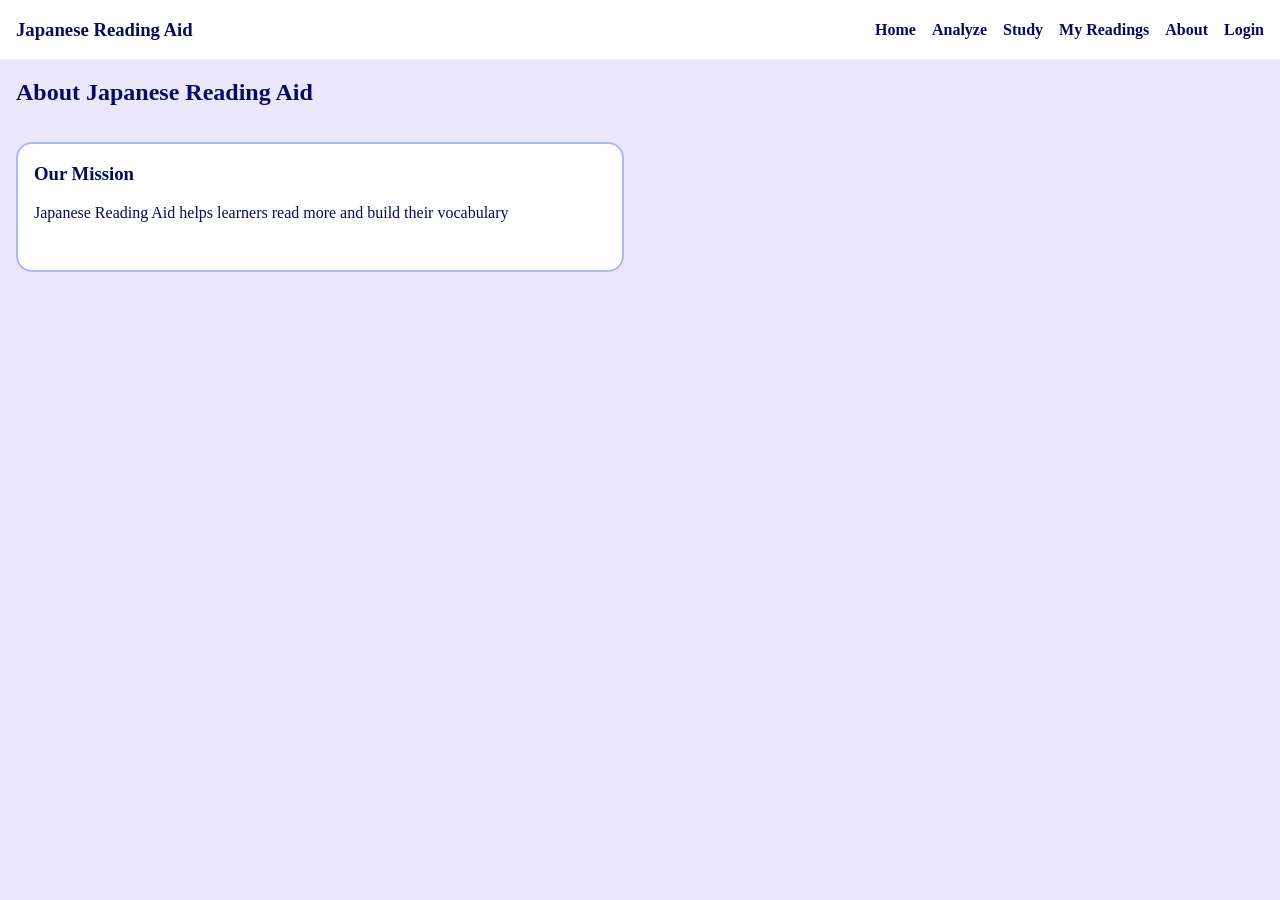
==== about.html @ 80543075 "Add mission card to about.html" ====
<!DOCTYPE html>
<html lang="en">
<head>
    <meta charset="UTF-8">
    <meta name="viewport" content="width=device-width, initial-scale=1.0">
    <title>About</title>
    <link rel="stylesheet" href="./css/about.css">
</head>
<body>
    <nav>
        <h3>Japanese Reading Aid</h3>
        <ul class="links">
            <li>Home</li>
            <li>Analyze</li>
            <li>Study</li>
            <li>My Readings</li>
            <li>About</li>
            <li>Login</li>
        </ul>
    </nav>
    <main>
        <h2 id="header">About Japanese Reading Aid</h2>
        <div class="grid-container">
            <div class="card">
                <h3>Our Mission</h3>
                <p>
                    Japanese Reading Aid helps learners read more and build
                    their vocabulary
                </p>
            </div>

    </main>
</body>
</html>
---- css/about.css ----
body {
    background-color: #EAE7FA;
    margin: 0;
}

nav {
    display: flex;
    align-items: center;
    justify-content: space-between;
    background-color: #FFFFFF;
    padding: 0 16px;
    color: #08095F;
    font-family: "Arial Rounded MT Bold";
    font-weight: bold;
}

.links {
    display: flex;
    list-style: none;
    gap: 16px;
    padding: 0;
}

main {
    margin: 0 16px;
}

#header {
    color: #08095F;
    font-family: "Arial Rounded MT Bold";
    font-weight: bold;
    margin-bottom: 36px;
}

.grid-container {
    display: grid;
    grid-template-columns: 1fr 1fr;
    grid-template-rows: 1fr 1fr;
    min-width: 100%;
    gap: 32px;
}

.card {
    border: solid 2px #ACB7F6;
    background-color: #FFFFFF;
    padding: 0 8px;
    color: #08095F;
    font-family: "Arial Rounded MT Bold";
    padding: 0 16px 32px;
    border-radius: 16px;
}
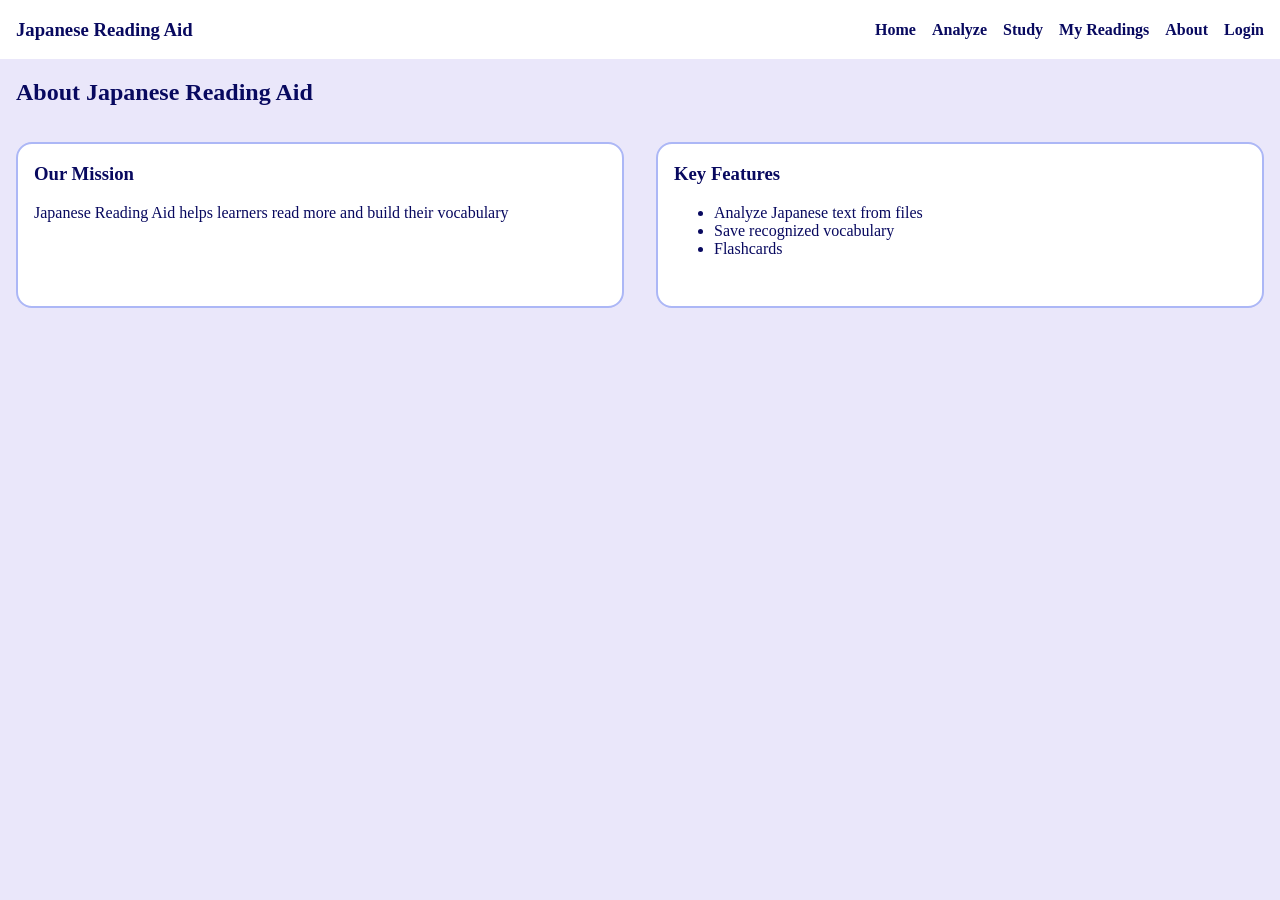
==== commit 4a844c47: "Add key features card to about.html" ====
--- a/about.html
+++ b/about.html
@@ -28,7 +28,15 @@
                     their vocabulary
                 </p>
             </div>
-
+            <div class="card">
+                <h3>Key Features</h3>
+                <ul>
+                    <li>Analyze Japanese text from files</li>
+                    <li>Save recognized vocabulary</li>
+                    <li>Flashcards</li>
+                </ul>
+            </div>
+            
     </main>
 </body>
 </html>
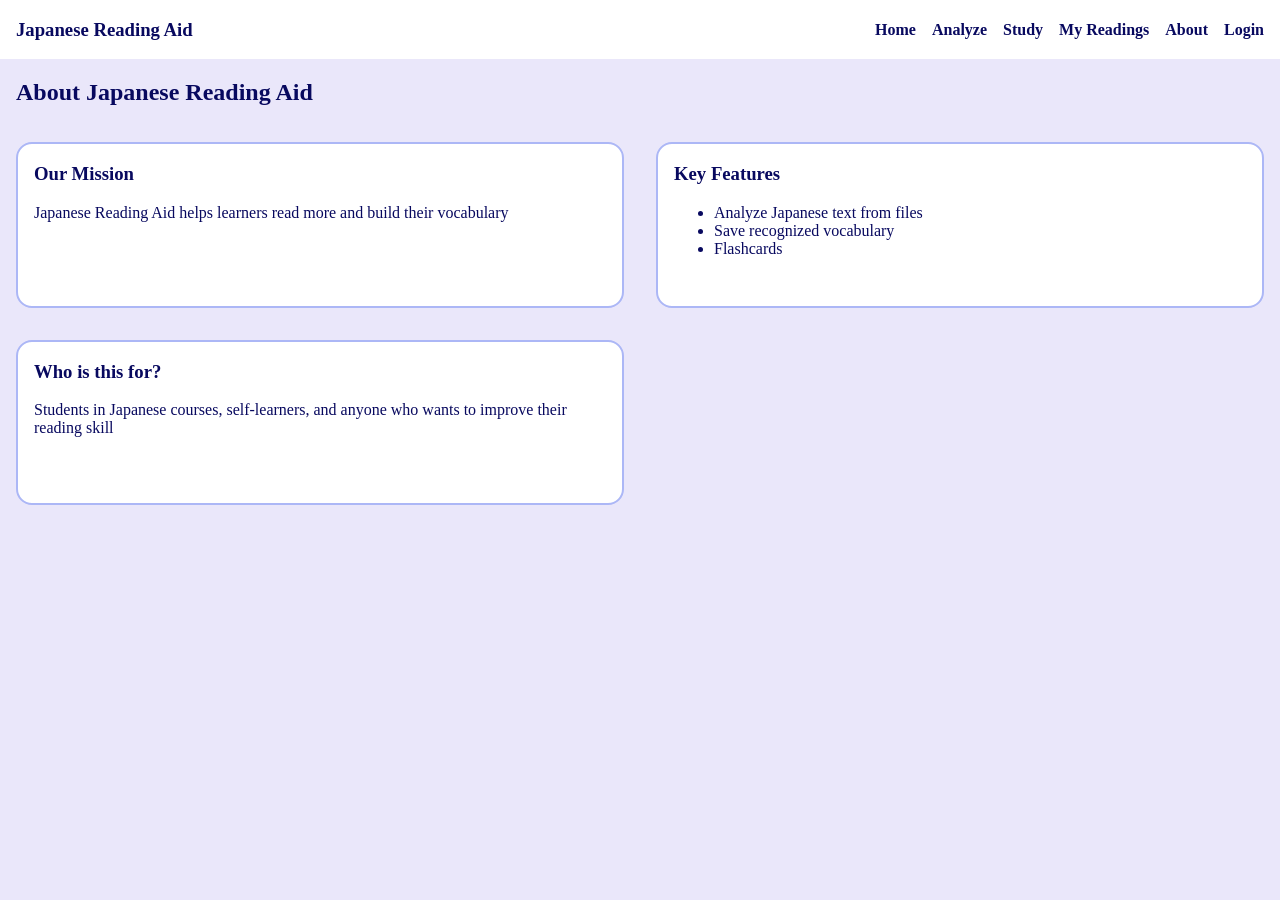
==== commit 0026aced: "Add "who is this for" card to about.html" ====
--- a/about.html
+++ b/about.html
@@ -36,7 +36,15 @@
                     <li>Flashcards</li>
                 </ul>
             </div>
+            <div class="card">
+                <h3>Who is this for?</h3>
+                <p>
+                    Students in Japanese courses, self-learners, and anyone
+                    who wants to improve their reading skill
+                </p>
+            </div>
             
+        </div>
     </main>
 </body>
 </html>
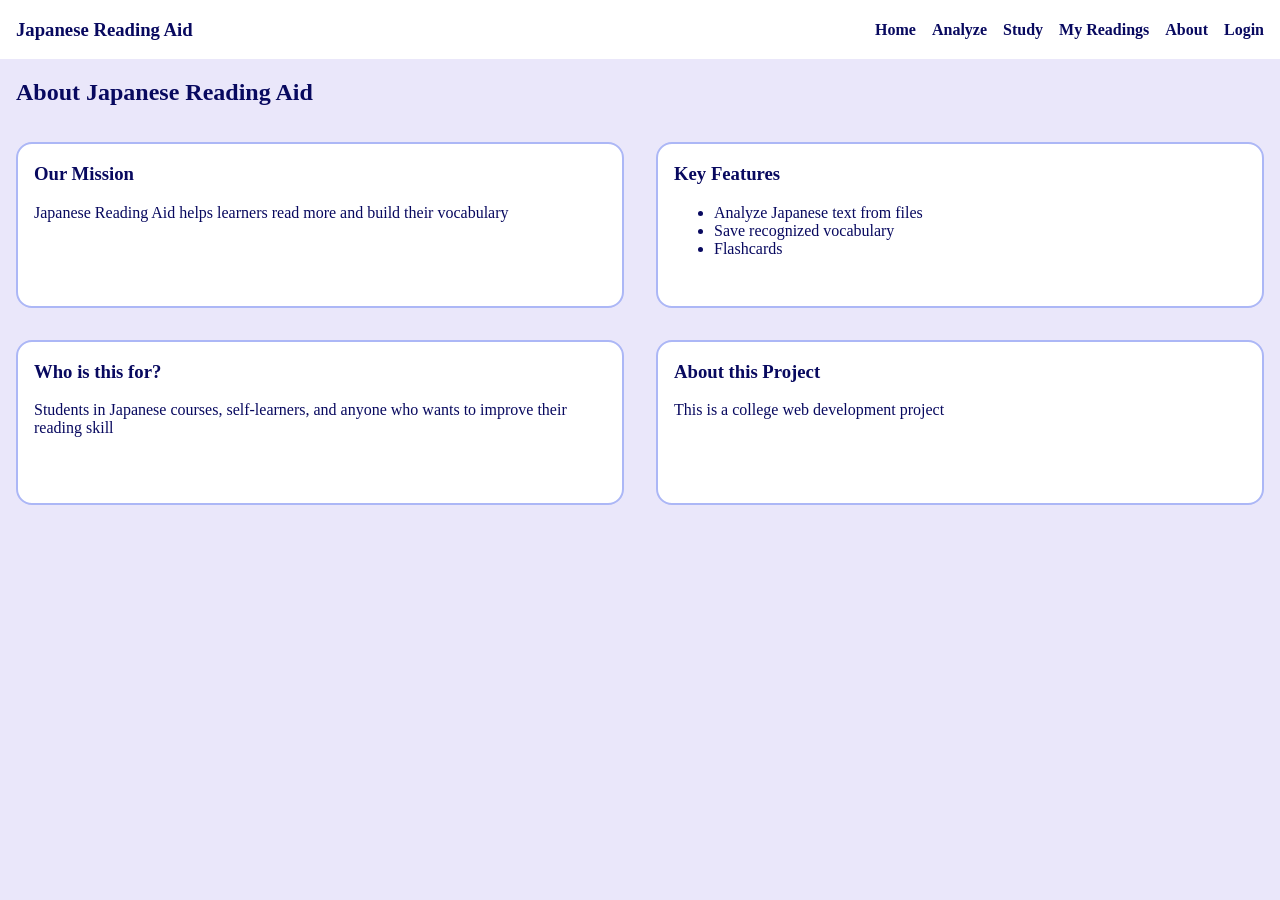
==== commit 00b00c0d: "Add about project card to about.html" ====
--- a/about.html
+++ b/about.html
@@ -43,7 +43,12 @@
                     who wants to improve their reading skill
                 </p>
             </div>
-            
+            <div class="card">
+                <h3>About this Project</h3>
+                <p>
+                    This is a college web development project
+                </p>
+            </div>
         </div>
     </main>
 </body>
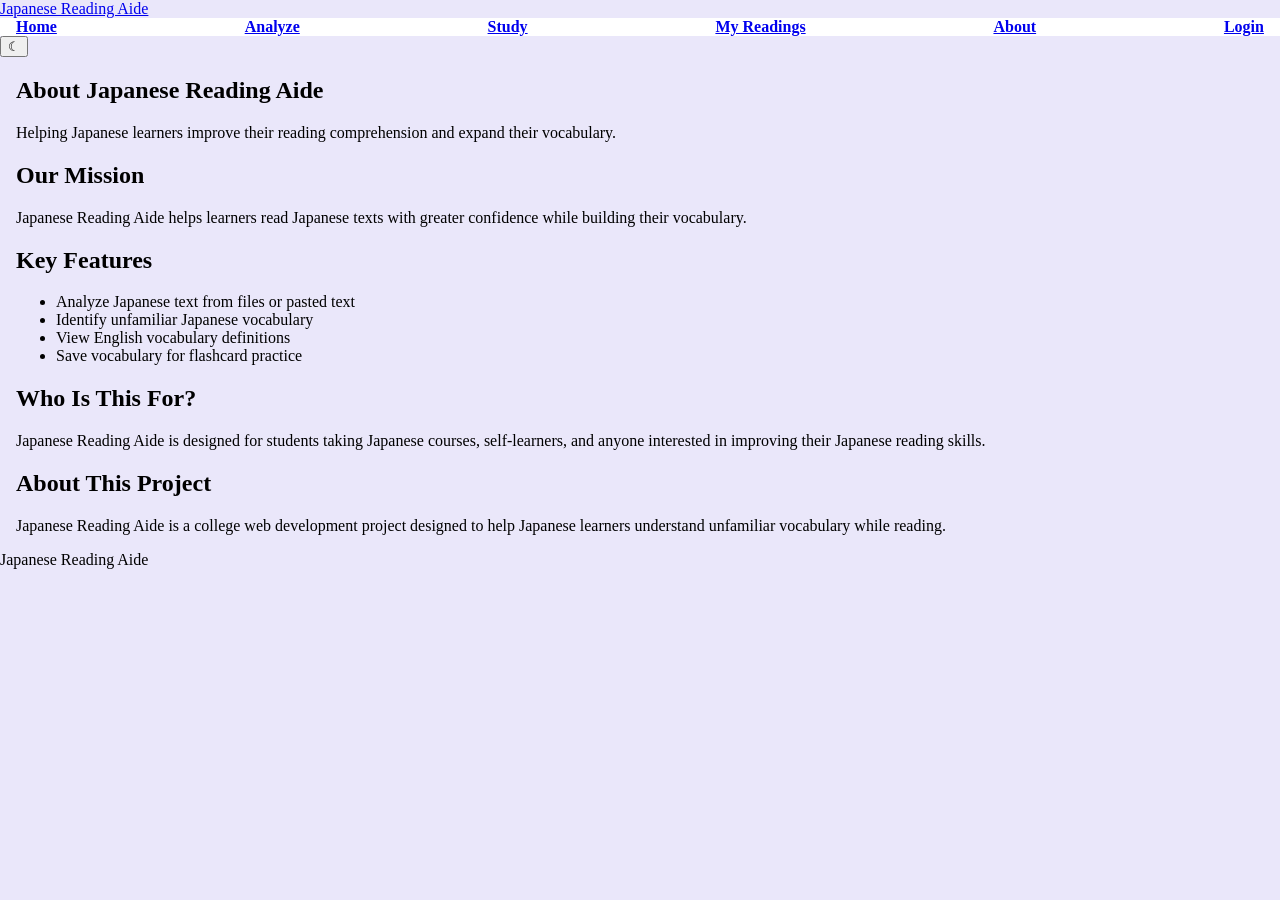
==== commit dc4a991c: "Revise About page layout and content Updated the title and added a navigation bar with links. Enhanc" ====
--- a/about.html
+++ b/about.html
@@ -3,53 +3,118 @@
 <head>
     <meta charset="UTF-8">
     <meta name="viewport" content="width=device-width, initial-scale=1.0">
-    <title>About</title>
+    <title>About | Japanese Reading Aide</title>
+
+    <!--Styling Fonts + CSS-->
     <link rel="stylesheet" href="./css/about.css">
+    <link rel="preconnect" href="https://fonts.googleapis.com">
+    <link rel="preconnect" href="https://fonts.gstatic.com" crossorigin>
+    <link href="https://fonts.googleapis.com/css2?family=Nunito:wght@400;600;700;800&display=swap" rel="stylesheet">
 </head>
 <body>
-    <nav>
-        <h3>Japanese Reading Aid</h3>
-        <ul class="links">
-            <li>Home</li>
-            <li>Analyze</li>
-            <li>Study</li>
-            <li>My Readings</li>
-            <li>About</li>
-            <li>Login</li>
-        </ul>
-    </nav>
-    <main>
-        <h2 id="header">About Japanese Reading Aid</h2>
-        <div class="grid-container">
-            <div class="card">
-                <h3>Our Mission</h3>
+    <!--Navigation Bar-->
+     <header class="site-header">
+        <div class="container nav-bar">
+
+            <a href="index.html" class="brand">
+                Japanese Reading Aide
+            </a>
+            <nav aria-label="Main navigation">
+                <a href="index.html">Home</a>
+                <a href="analyze.html">Analyze</a>
+                <a href="flashcards.html">Study</a>
+                <a href="readings.html">My Readings</a>
+                <a href="about.html" class="active" aria-current="page">About</a>
+                <a href="login.html">Login</a>
+            </nav>
+            <!-- Dark Mode Button -->
+            <button
+                class="theme-toggle"
+                id="theme-toggle"
+                type="button"
+                aria-label="Toggle dark mode">
+                <span class="theme-icon">☾</span>
+            </button>
+        </div>
+    </header>
+
+    <!--Main Content-->
+    <main class="about-main">
+        <div class="container">
+            <!--Page Heading-->
+              <section class="about-heading">
+                <h1>About Japanese Reading Aide</h1>
                 <p>
-                    Japanese Reading Aid helps learners read more and build
-                    their vocabulary
+                    Helping Japanese learners improve their reading
+                    comprehension and expand their vocabulary.
                 </p>
-            </div>
-            <div class="card">
-                <h3>Key Features</h3>
-                <ul>
-                    <li>Analyze Japanese text from files</li>
-                    <li>Save recognized vocabulary</li>
-                    <li>Flashcards</li>
-                </ul>
-            </div>
-            <div class="card">
-                <h3>Who is this for?</h3>
-                <p>
-                    Students in Japanese courses, self-learners, and anyone
-                    who wants to improve their reading skill
-                </p>
-            </div>
-            <div class="card">
-                <h3>About this Project</h3>
-                <p>
-                    This is a college web development project
-                </p>
-            </div>
+            </section>
+            
+        <!-- About Cards-->
+        <section class="about-grid">
+            <!--Mission-->
+          <article class="about-card">
+
+                    <h2>Our Mission</h2>
+
+                    <p>
+                        Japanese Reading Aide helps learners read
+                        Japanese texts with greater confidence while
+                        building their vocabulary.
+                    </p>
+
+             </article>
+
+            <!--Features-->
+               <article class="about-card">
+
+                    <h2>Key Features</h2>
+
+                    <ul>
+                        <li>Analyze Japanese text from files or pasted text</li>
+                        <li>Identify unfamiliar Japanese vocabulary</li>
+                        <li>View English vocabulary definitions</li>
+                        <li>Save vocabulary for flashcard practice</li>
+                    </ul>
+
+                </article>
+
+            <!--Who is this For?-->
+             <article class="about-card">
+
+                    <h2>Who Is This For?</h2>
+
+                    <p>
+                        Japanese Reading Aide is designed for students
+                        taking Japanese courses, self-learners, and
+                        anyone interested in improving their Japanese
+                        reading skills.
+                    </p>
+
+                </article>
+        <!--About this project-->
+            <article class="about-card">
+
+                    <h2>About This Project</h2>
+
+                    <p>
+                        Japanese Reading Aide is a college web
+                        development project designed to help
+                        Japanese learners understand unfamiliar
+                        vocabulary while reading.
+                    </p>
+
+                </article>
+            </section>
         </div>
     </main>
+
+    <!--Footer-->
+    <footer>
+        <p>Japanese Reading Aide</p>
+    </footer>
+    
+    <!--Script for dark mode-->
+    <script src="./js/theme.js"></script>
 </body>
-</html>+</html>
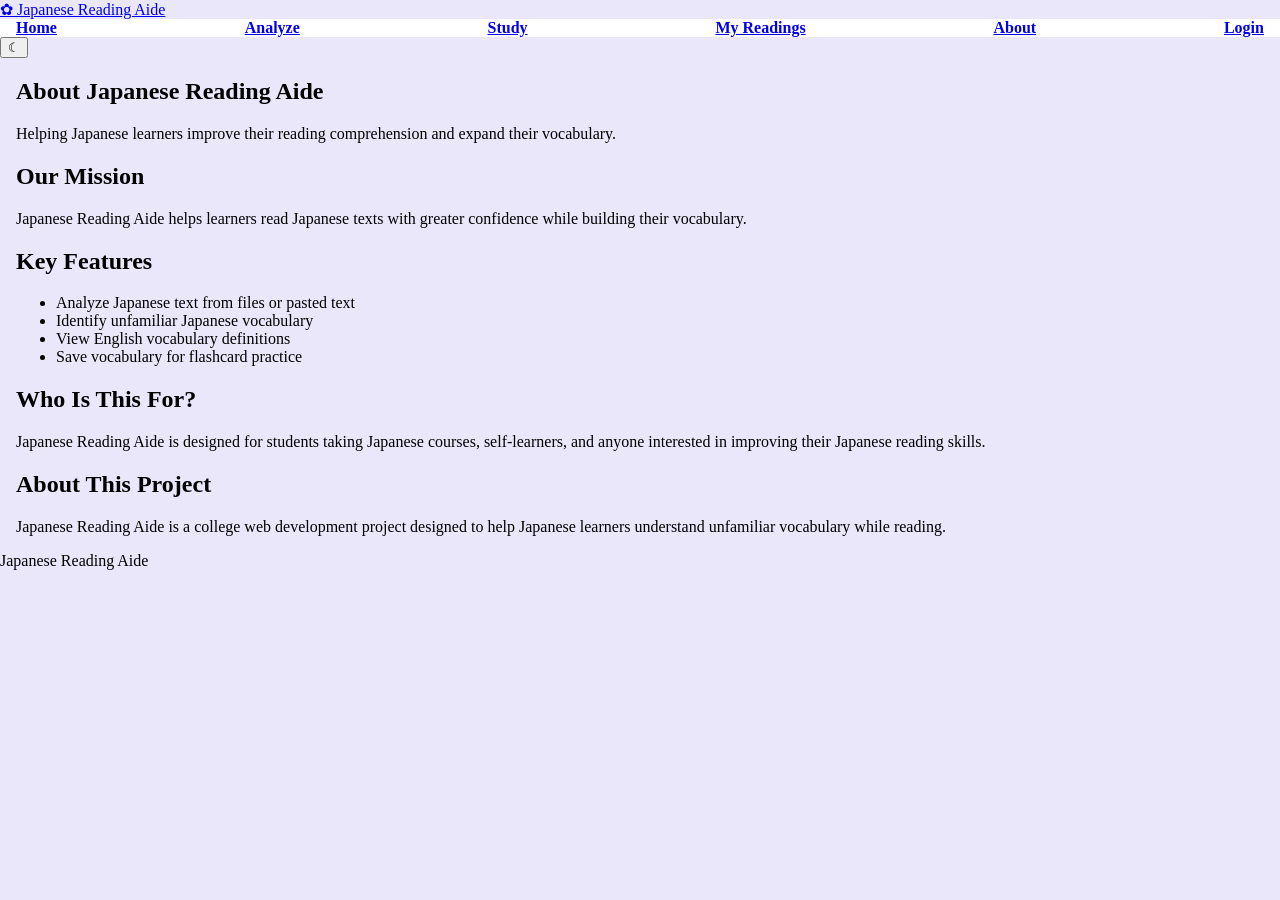
==== commit 846ae6f5: "Update brand name with a decorative symbol" ====
--- a/about.html
+++ b/about.html
@@ -17,7 +17,7 @@
         <div class="container nav-bar">
 
             <a href="index.html" class="brand">
-                Japanese Reading Aide
+                ✿ Japanese Reading Aide
             </a>
             <nav aria-label="Main navigation">
                 <a href="index.html">Home</a>
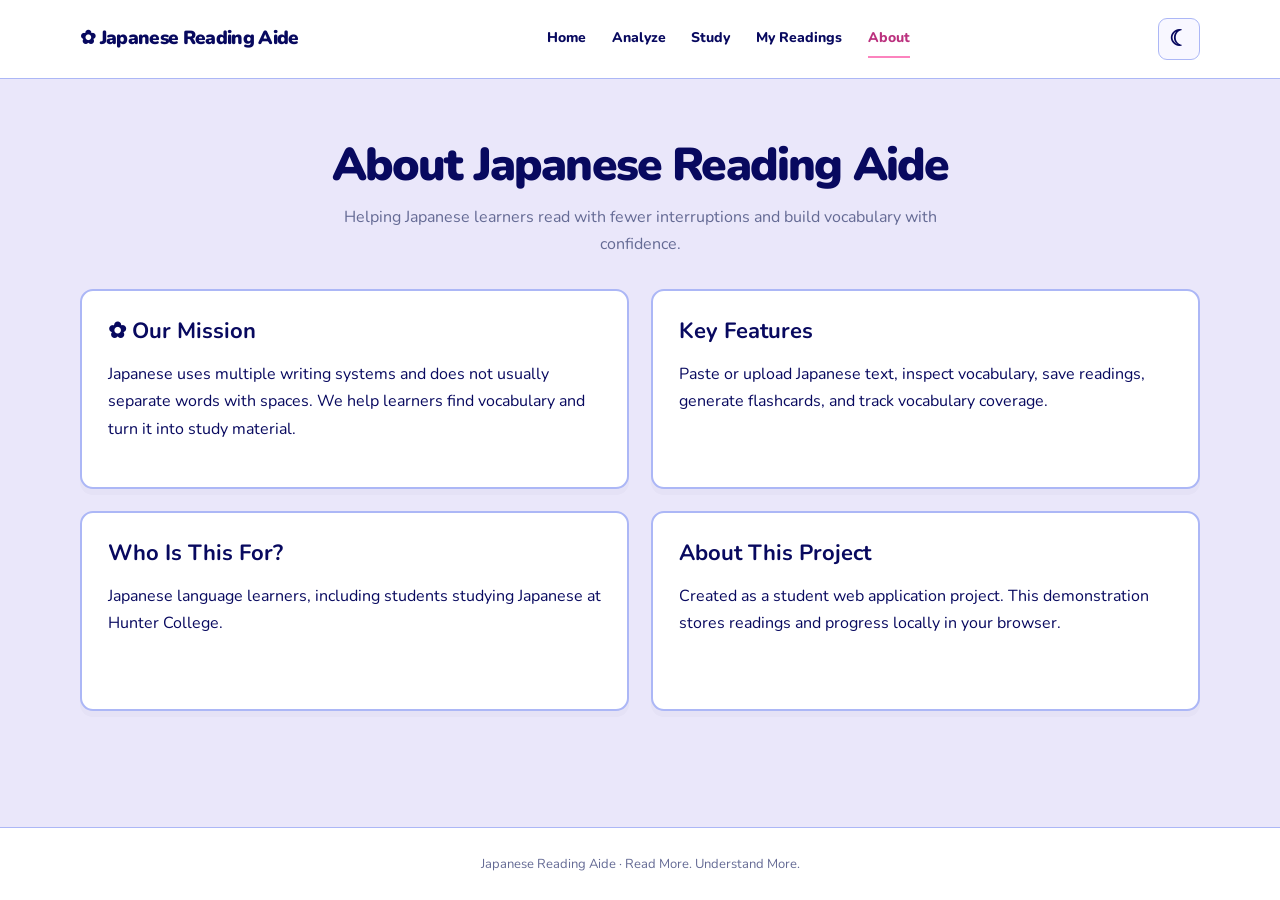
==== commit 61928112: "Revise about.html with updated content and structure Updated the structure and content of the about " ====
--- a/about.html
+++ b/about.html
@@ -1,120 +1,69 @@
-<!DOCTYPE html>
+<!doctype html>
 <html lang="en">
-<head>
-    <meta charset="UTF-8">
-    <meta name="viewport" content="width=device-width, initial-scale=1.0">
-    <title>About | Japanese Reading Aide</title>
-
-    <!--Styling Fonts + CSS-->
-    <link rel="stylesheet" href="./css/about.css">
-    <link rel="preconnect" href="https://fonts.googleapis.com">
-    <link rel="preconnect" href="https://fonts.gstatic.com" crossorigin>
-    <link href="https://fonts.googleapis.com/css2?family=Nunito:wght@400;600;700;800&display=swap" rel="stylesheet">
-</head>
-<body>
-    <!--Navigation Bar-->
-     <header class="site-header">
-        <div class="container nav-bar">
-
-            <a href="index.html" class="brand">
-                ✿ Japanese Reading Aide
-            </a>
-            <nav aria-label="Main navigation">
-                <a href="index.html">Home</a>
-                <a href="analyze.html">Analyze</a>
-                <a href="flashcards.html">Study</a>
-                <a href="readings.html">My Readings</a>
-                <a href="about.html" class="active" aria-current="page">About</a>
-                <a href="login.html">Login</a>
-            </nav>
-            <!-- Dark Mode Button -->
-            <button
-                class="theme-toggle"
-                id="theme-toggle"
-                type="button"
-                aria-label="Toggle dark mode">
-                <span class="theme-icon">☾</span>
-            </button>
-        </div>
-    </header>
-
-    <!--Main Content-->
-    <main class="about-main">
-        <div class="container">
-            <!--Page Heading-->
-              <section class="about-heading">
-                <h1>About Japanese Reading Aide</h1>
-                <p>
-                    Helping Japanese learners improve their reading
-                    comprehension and expand their vocabulary.
-                </p>
-            </section>
-            
-        <!-- About Cards-->
-        <section class="about-grid">
-            <!--Mission-->
-          <article class="about-card">
-
-                    <h2>Our Mission</h2>
-
-                    <p>
-                        Japanese Reading Aide helps learners read
-                        Japanese texts with greater confidence while
-                        building their vocabulary.
-                    </p>
-
-             </article>
-
-            <!--Features-->
-               <article class="about-card">
-
-                    <h2>Key Features</h2>
-
-                    <ul>
-                        <li>Analyze Japanese text from files or pasted text</li>
-                        <li>Identify unfamiliar Japanese vocabulary</li>
-                        <li>View English vocabulary definitions</li>
-                        <li>Save vocabulary for flashcard practice</li>
-                    </ul>
-
-                </article>
-
-            <!--Who is this For?-->
-             <article class="about-card">
-
-                    <h2>Who Is This For?</h2>
-
-                    <p>
-                        Japanese Reading Aide is designed for students
-                        taking Japanese courses, self-learners, and
-                        anyone interested in improving their Japanese
-                        reading skills.
-                    </p>
-
-                </article>
-        <!--About this project-->
-            <article class="about-card">
-
-                    <h2>About This Project</h2>
-
-                    <p>
-                        Japanese Reading Aide is a college web
-                        development project designed to help
-                        Japanese learners understand unfamiliar
-                        vocabulary while reading.
-                    </p>
-
-                </article>
-            </section>
-        </div>
-    </main>
-
-    <!--Footer-->
-    <footer>
-        <p>Japanese Reading Aide</p>
-    </footer>
-    
-    <!--Script for dark mode-->
-    <script src="./js/theme.js"></script>
-</body>
+    <head>
+        <meta charset="utf-8" />
+        <meta content="width=device-width,initial-scale=1" name="viewport" />
+        <meta content="Japanese Reading Aide: analyze readings and learn vocabulary." name="description" />
+        <title>About | Japanese Reading Aide</title>
+        <link href="https://fonts.googleapis.com" rel="preconnect" />
+        <link crossorigin="" href="https://fonts.gstatic.com" rel="preconnect" />
+        <link
+            href="https://fonts.googleapis.com/css2?family=Nunito:wght@400;600;700;800;900&amp;display=swap"
+            rel="stylesheet"
+        />
+        <link href="css/style.css" rel="stylesheet" />
+        <link href="css/app.css" rel="stylesheet" />
+    </head>
+    <body>
+        <header class="site-header">
+            <div class="container nav-bar">
+                <a class="brand" href="index.html"> ✿ Japanese Reading Aide </a>
+                <nav aria-label="Main navigation">
+                    <a href="index.html"> Home </a>
+                    <a href="analyze.html"> Analyze </a>
+                    <a href="flashcards.html"> Study </a>
+                    <a href="readings.html"> My Readings </a>
+                    <a aria-current="page" class="active" href="about.html"> About </a>
+                </nav>
+                <button aria-label="Switch to dark mode" class="theme-toggle" id="theme-toggle" type="button">☾</button>
+            </div>
+        </header>
+        <main>
+            <div class="container page-main">
+                <div class="page-heading">
+                    <h1>About Japanese Reading Aide</h1>
+                    <p>Helping Japanese learners read with fewer interruptions and build vocabulary with confidence.</p>
+                </div>
+                <div class="about-grid">
+                    <article class="card">
+                        <h2>✿ Our Mission</h2>
+                        <p>
+                            Japanese uses multiple writing systems and does not usually separate words with spaces. We
+                            help learners find vocabulary and turn it into study material.
+                        </p>
+                    </article>
+                    <article class="card">
+                        <h2>Key Features</h2>
+                        <p>
+                            Paste or upload Japanese text, inspect vocabulary, save readings, generate flashcards, and
+                            track vocabulary coverage.
+                        </p>
+                    </article>
+                    <article class="card">
+                        <h2>Who Is This For?</h2>
+                        <p>Japanese language learners, including students studying Japanese at Hunter College.</p>
+                    </article>
+                    <article class="card">
+                        <h2>About This Project</h2>
+                        <p>
+                            Created as a student web application project. This demonstration stores readings and
+                            progress locally in your browser.
+                        </p>
+                    </article>
+                </div>
+            </div>
+        </main>
+        <footer class="site-footer">Japanese Reading Aide · Read More. Understand More.</footer>
+        <script src="js/app.js"></script>
+    </body>
 </html>
--- a/css/style.css
+++ b/css/style.css
@@ -0,0 +1,2027 @@
+/* JRA Stylesheet */
+/* Main website styles: colors, layout, and mobile adjustments. */
+:root {
+    /* Main Colors. */
+    --navy: #08095f;
+    --lavender: #eae7fa;
+    --pink: #fc83be;
+    --border: #acb7f6;
+    --page-bg: #eae7fa;
+    --card-bg: #ffffff;
+    --input-bg: #fafaff;
+    --text-primary: #08095f;
+    --text-secondary: #5a5e8b;
+    --radius: 14px;
+    --shadow: 0 12px 28px #24265e12;
+}
+
+/* Include padding in element widths to make layouts easier to manage. */
+* {
+    box-sizing: border-box;
+}
+
+html {
+    scroll-behavior: smooth;
+}
+
+/* Default font and colors for the whole website. */
+body {
+    margin: 0;
+    font-family: 'Nunito', sans-serif;
+    color: var(--navy);
+    background: var(--page-bg);
+}
+
+button, a {
+    font: inherit;
+}
+
+a {
+    color: inherit;
+}
+
+/* Center the page content without stretching it too far. */
+.container {
+    width: min(1100px, 92%);
+    margin: 0 auto;
+}
+
+/* Website name, navigation links, and theme button. */
+.site-header {
+    background: white;
+    border-bottom: 1px solid var(--border);
+}
+
+.nav-bar {
+    min-height: 76px;
+    display: flex;
+    align-items: center;
+    justify-content: space-between;
+    gap: 20px;
+}
+
+.brand {
+    font-size: 19px;
+    font-weight: 800;
+    text-decoration: none;
+}
+
+nav {
+    display: flex;
+    flex-wrap: wrap;
+    gap: 22px;
+}
+
+nav a {
+    text-decoration: none;
+    font-size: 15px;
+    font-weight: 700;
+}
+
+nav a:hover, nav a.active {
+    color: #b82879;
+}
+
+/* ============================================================
+   OPTIONAL SHARED COMPONENTS — for new pages and future updates
+   Use class="page-heading", class="card", or class="card-grid".
+   Existing page-specific classes continue to work unchanged.
+   ============================================================ */
+.page-heading {
+    text-align: center;
+    margin-bottom: 40px;
+}
+
+.page-heading h1 {
+    font-size: clamp(30px, 4vw, 42px);
+    margin: 0 0 15px;
+}
+
+.page-heading p {
+    max-width: 650px;
+    margin: 0 auto;
+    font-size: 17px;
+    line-height: 1.7;
+}
+
+.card {
+    background: var(--card-bg);
+    border: 2px solid var(--border);
+    border-radius: var(--radius);
+    padding: 25px;
+}
+
+.card-grid {
+    display: grid;
+    grid-template-columns: repeat(2, minmax(0, 1fr));
+    gap: 20px;
+}
+
+@media (max-width: 800px) {
+    .card-grid {
+        grid-template-columns: 1fr;
+    }
+
+}
+
+/* HOME PAGE */
+/* Home page: intro text on the left and a reading example on the right. */
+.hero {
+    background: var(--lavender);
+    padding: 100px 0;
+}
+
+.hero-layout {
+    display: grid;
+    grid-template-columns: 1.15fr 1fr;
+    align-items: center;
+    gap: 60px;
+}
+
+.eyebrow {
+    font-size: 13px;
+    font-weight: 800;
+    letter-spacing: 1.5px;
+    color: #777ab0;
+}
+
+h1 {
+    font-size: clamp(38px, 4.5vw, 60px);
+    line-height: 1.13;
+    margin: 16px 0 22px;
+}
+
+h1 span {
+    color: #e64e99;
+}
+
+.intro {
+    font-size: 18px;
+    line-height: 1.7;
+    max-width: 490px;
+}
+
+.actions {
+    display: flex;
+    gap: 12px;
+    flex-wrap: wrap;
+    margin-top: 28px;
+}
+
+.button {
+    display: inline-block;
+    padding: 13px 24px;
+    border-radius: 9px;
+    font-weight: 800;
+    text-decoration: none;
+    border: 1px solid var(--navy);
+    transition: transform .2s;
+}
+
+.button:hover {
+    transform: translateY(-2px);
+}
+
+.primary {
+    background: var(--pink);
+}
+
+.secondary {
+    background: white;
+}
+
+/* The sample Japanese sentence and its word explanation. */
+.preview-card {
+    background: var(--card-bg);
+    padding: 28px;
+    border: 1px solid var(--border);
+    border-radius: 16px;
+    box-shadow: 0 12px 28px #24265e12;
+}
+
+.preview-heading {
+    margin: 0 0 20px;
+    font-weight: 800;
+}
+
+.japanese-sentence {
+    font-size: 22px;
+    line-height: 2;
+}
+
+.highlight {
+    background: #fff0ad;
+    border-radius: 4px;
+    padding: 2px 4px;
+}
+
+.word-card {
+    background: #f8f7ff;
+    border-radius: 10px;
+    padding: 16px;
+    margin-top: 20px;
+}
+
+.word-card strong {
+    font-size: 22px;
+}
+
+.word-card p {
+    margin: 7px 0 12px;
+}
+
+.word-card button {
+    cursor: pointer;
+    border: 1px solid var(--border);
+    background: white;
+    color: var(--navy);
+    border-radius: 7px;
+    padding: 8px 12px;
+    font-weight: 700;
+}
+
+/* The three feature cards on the home page. */
+.features {
+    padding: 80px 0;
+    text-align: center;
+}
+
+h2 {
+    font-size: 32px;
+    margin: 0 0 28px;
+}
+
+.feature-grid {
+    display: grid;
+    grid-template-columns: repeat(3, 1fr);
+    gap: 20px;
+}
+
+.feature-card {
+    background: var(--card-bg);
+    border: 1px solid var(--border);
+    border-radius: 14px;
+    padding: 28px 20px;
+}
+
+.feature-icon {
+    font-size: 28px;
+}
+
+.feature-card h3 {
+    margin: 16px 0 8px;
+}
+
+.feature-card p {
+    line-height: 1.6;
+    margin: 0;
+}
+
+/* Bottom section of the home page and the footer. */
+.closing {
+    background: #eae7fa;
+    text-align: center;
+    padding: 65px 0;
+}
+
+.closing h2 {
+    margin-bottom: 8px;
+}
+
+.closing p {
+    margin-bottom: 24px;
+}
+
+footer {
+    text-align: center;
+    background: var(--navy);
+    color: white;
+    padding: 20px;
+    font-size: 14px;
+}
+
+/* Adjust the home page for smaller screens. */
+/* Stack the columns when there is not enough room side by side. */
+@media (max-width: 800px) {
+    .nav-bar {
+        flex-direction: column;
+        padding: 20px 0;
+    }
+
+    nav {
+        justify-content: center;
+        gap: 12px 18px;
+    }
+
+    .hero {
+        padding: 60px 0;
+    }
+
+    .hero-layout {
+        grid-template-columns: 1fr;
+        gap: 35px;
+    }
+
+    .feature-grid {
+        grid-template-columns: 1fr;
+    }
+
+    .features {
+        padding: 55px 0;
+    }
+
+}
+
+/* ANALYZE AND RESULTS PAGES */
+/* Shared colors and layout for the Analyze page. */
+.analyze-main {
+    min-height: 74vh;
+    padding: 54px 0 85px;
+}
+
+.analyze-main h1 {
+    font-size: clamp(29px, 4vw, 39px);
+    margin: 0 0 12px;
+}
+
+.analyze-intro {
+    font-size: 17px;
+    line-height: 1.6;
+    margin-bottom: 27px;
+}
+
+.analyze-panel, .stat-card, .words-panel {
+    background: var(--card-bg);
+    border: 2px solid var(--border);
+    border-radius: 14px;
+    padding: 25px;
+}
+
+.input-tabs {
+    display: flex;
+    gap: 10px;
+    margin-bottom: 20px;
+}
+
+.input-tabs button {
+    border: 1px solid var(--border);
+    background: #f6f5ff;
+    padding: 10px 20px;
+    border-radius: 8px;
+    cursor: pointer;
+    font-weight: 800;
+    color: var(--navy);
+}
+
+.input-tabs button.selected {
+    background: #acb7f6;
+}
+
+.drop-zone {
+    border: 2px dashed #aab7f5;
+    border-radius: 12px;
+    padding: 38px 20px;
+    text-align: center;
+    background: #fafaff;
+}
+
+.drop-zone.dragging {
+    background: #ecebff;
+}
+
+.drop-zone p {
+    margin: 7px 0 14px;
+}
+
+.file-label {
+    display: inline-block;
+    background: #acb7f6;
+    border-radius: 8px;
+    padding: 11px 22px;
+    font-weight: 800;
+    cursor: pointer;
+}
+
+.file-label input {
+    display: none;
+}
+
+.small-note {
+    font-size: 13px;
+    color: #5a5e8b;
+}
+
+.text-input {
+    width: 100%;
+    min-height: 230px;
+    resize: vertical;
+    padding: 16px;
+    font: inherit;
+    border: 2px solid var(--border);
+    border-radius: 10px;
+}
+
+.analyze-actions {
+    display: flex;
+    gap: 12px;
+    justify-content: center;
+    margin-top: 24px;
+    flex-wrap: wrap;
+}
+
+.analyze-actions button, .save-button, .back-button, .add-word-button {
+    font: inherit;
+    font-weight: 800;
+    cursor: pointer;
+    border: 1px solid var(--navy);
+    border-radius: 9px;
+    padding: 12px 22px;
+}
+
+.analyze-actions button, .save-button, .add-word-button {
+    background: var(--pink);
+    color: var(--navy);
+}
+
+.back-button {
+    background: white;
+    color: var(--navy);
+}
+
+.analyze-actions button:disabled {
+    opacity: .5;
+    cursor: not-allowed;
+}
+
+.status-message {
+    margin-top: 15px;
+    font-weight: 700;
+}
+
+.error-message {
+    color: #a32349;
+}
+
+.result-header {
+    display: flex;
+    justify-content: space-between;
+    align-items: center;
+    gap: 16px;
+    flex-wrap: wrap;
+    margin-bottom: 25px;
+}
+
+.result-header h1 {
+    margin-bottom: 5px;
+}
+
+.result-header p {
+    margin: 4px 0;
+}
+
+.stats-grid {
+    display: grid;
+    grid-template-columns: 1fr 1fr;
+    gap: 18px;
+    margin-bottom: 20px;
+}
+
+.stat-card h2 {
+    font-size: 21px;
+    margin: 0 0 14px;
+}
+
+.stat-value {
+    font-size: 43px;
+    font-weight: 800;
+    color: #328557;
+}
+
+.progress-track {
+    background: #ececff;
+    border-radius: 20px;
+    height: 15px;
+    overflow: hidden;
+    margin: 13px 0;
+}
+
+.progress-fill {
+    background: #58b47c;
+    height: 100%;
+}
+
+.stat-line {
+    display: flex;
+    justify-content: space-between;
+    margin: 8px 0;
+}
+
+.words-panel h2 {
+    font-size: 24px;
+    margin: 0 0 14px;
+}
+
+.table-scroll {
+    overflow-x: auto;
+}
+
+.words-table {
+    width: 100%;
+    border-collapse: collapse;
+    text-align: left;
+}
+
+.words-table th {
+    background: #e7e9ff;
+}
+
+.words-table th, .words-table td {
+    padding: 12px;
+    border-bottom: 1px solid var(--border);
+}
+
+.words-table td:first-child {
+    font-size: 18px;
+    font-weight: 800;
+}
+
+.add-word-button {
+    font-size: 13px;
+    padding: 7px 12px;
+}
+
+.add-word-button:disabled {
+    background: #e9f7ec;
+    border-color: #8fbe9a;
+    cursor: default;
+}
+
+.sample-note {
+    background: #fff7dd;
+    padding: 12px 16px;
+    border-radius: 9px;
+    margin: 20px 0;
+    line-height: 1.5;
+}
+
+.preview-text {
+    white-space: pre-wrap;
+    overflow-wrap: anywhere;
+    background: #f9f8ff;
+    padding: 16px;
+    border-radius: 9px;
+    line-height: 2;
+}
+
+.preview-text mark {
+    background: #fff0a8;
+    padding: 2px;
+    border-radius: 3px;
+}
+
+@media (max-width: 720px) {
+    .stats-grid {
+        grid-template-columns: 1fr;
+    }
+
+    .analyze-main {
+        padding-top: 35px;
+    }
+
+    .result-header {
+        align-items: flex-start;
+    }
+
+}
+
+/* ABOUT PAGE — only affects about.html */
+.about-main {
+    min-height: 75vh;
+    padding: 60px 0 90px;
+    background: var(--lavender);
+}
+
+.about-heading {
+    text-align: center;
+    margin-bottom: 45px;
+}
+
+.about-heading h1 {
+    font-size: clamp(30px, 4vw, 42px);
+    margin: 0 0 15px;
+}
+
+.about-heading p {
+    font-size: 17px;
+    line-height: 1.7;
+    max-width: 650px;
+    margin: 0 auto;
+}
+
+.about-grid {
+    display: grid;
+    grid-template-columns: repeat(2, minmax(0, 1fr));
+    gap: 25px;
+}
+
+.about-card {
+    background: var(--card-bg);
+    border: 2px solid var(--border);
+    border-radius: 16px;
+    padding: 30px;
+}
+
+.about-card h2 {
+    font-size: 24px;
+    margin: 0 0 15px;
+    color: var(--navy);
+}
+
+.about-card p {
+    font-size: 16px;
+    line-height: 1.7;
+    margin: 0;
+}
+
+.about-card ul {
+    margin: 0;
+    padding-left: 22px;
+}
+
+.about-card li {
+    line-height: 1.8;
+    margin-bottom: 8px;
+}
+
+.about-card li::marker {
+    color: #e64e99;
+}
+
+/* THEME TOGGLE AND DARK MODE — shared across pages */
+/* Dark mode button used throughout the website. */
+.theme-toggle {
+    width: 42px;
+    height: 42px;
+    display: inline-flex;
+    align-items: center;
+    justify-content: center;
+    padding: 0;
+    flex-shrink: 0;
+    border: 1px solid var(--border);
+    border-radius: 9px;
+    background: var(--lavender);
+    color: var(--navy);
+    font-weight: 800;
+    cursor: pointer;
+    font-size: 24px;
+    line-height: 1;
+}
+
+.theme-icon {
+    display: block;
+}
+
+.theme-toggle:hover {
+    filter: brightness(.95);
+}
+
+.theme-toggle:focus-visible {
+    outline: 3px solid #cf74a5;
+    outline-offset: 3px;
+}
+
+/* Change these colors to adjust the dark theme in one place. */
+body.dark-mode {
+    --navy: #e9eaff;
+    --lavender: #20264a;
+    --pink: #fc83be;
+    --border: #505a86;
+    --page-bg: #12172e;
+    --card-bg: #1c2342;
+    --input-bg: #293253;
+    --text-primary: #e9eaff;
+    --text-secondary: #c3c8ef;
+    --shadow: 0 12px 28px #00000025;
+    color: #e9eaff;
+    background: #12172e;
+}
+
+body.dark-mode .site-header, body.dark-mode .preview-card, body.dark-mode .feature-card, body.dark-mode .analyze-panel, body.dark-mode .stat-card, body.dark-mode .words-panel, body.dark-mode .about-card {
+    background: var(--card-bg);
+}
+
+body.dark-mode nav a:hover, body.dark-mode nav a.active {
+    color: #fc83be;
+}
+
+body.dark-mode .eyebrow, body.dark-mode .small-note {
+    color: #c3c8ef;
+}
+
+body.dark-mode h1 span {
+    color: #fc83be;
+}
+
+body.dark-mode .word-card, body.dark-mode .preview-text, body.dark-mode .input-tabs button, body.dark-mode .drop-zone, body.dark-mode .text-input {
+    background: #293253;
+    color: #e9eaff;
+}
+
+body.dark-mode .word-card button, body.dark-mode .secondary, body.dark-mode .back-button {
+    background: #333d65;
+    color: #e9eaff;
+}
+
+body.dark-mode .primary, body.dark-mode .save-button, body.dark-mode .add-word-button, body.dark-mode .analyze-actions button {
+    color: #171735;
+    border-color: #171735;
+}
+
+body.dark-mode .closing {
+    background: #392b4b;
+}
+
+body.dark-mode footer {
+    background: #0d1126;
+}
+
+body.dark-mode .highlight, body.dark-mode .preview-text mark {
+    background: #726036;
+    color: #fff5d9;
+}
+
+body.dark-mode .input-tabs button.selected, body.dark-mode .file-label {
+    background: #acb7f6;
+    color: #10162d;
+}
+
+body.dark-mode .drop-zone.dragging {
+    background: #35416e;
+}
+
+body.dark-mode .stat-value {
+    color: #86dba8;
+}
+
+body.dark-mode .progress-track {
+    background: #343d63;
+}
+
+body.dark-mode .words-table th {
+    background: #303a63;
+}
+
+body.dark-mode .sample-note {
+    background: #433a2b;
+    color: #ffe9b4;
+}
+
+body.dark-mode .error-message {
+    color: #ff9db0;
+}
+
+body.dark-mode .add-word-button:disabled {
+    background: #315442;
+    color: #c8f4d7;
+    border-color: #52876a;
+}
+
+@media (max-width: 800px) {
+    .theme-toggle {
+        margin: 0 auto 12px;
+    }
+
+}
+
+/* Use the same pink for main buttons in both themes. */
+body.dark-mode .primary, body.dark-mode .save-button, body.dark-mode .add-word-button:not(:disabled), body.dark-mode .analyze-actions button:not(:disabled) {
+    background-color: #fc83be;
+}
+
+/* ABOUT PAGE RESPONSIVE RULES */
+@media (max-width: 800px) {
+    .about-main {
+        padding: 40px 0 65px;
+    }
+
+    .about-grid {
+        grid-template-columns: 1fr;
+        gap: 20px;
+    }
+
+    .about-card {
+        padding: 25px;
+    }
+
+    .about-heading {
+        margin-bottom: 30px;
+    }
+
+    .about-heading p {
+        font-size: 16px;
+    }
+
+}
+
+/* Additional styles for the reading, results, and study pages. */
+/* Styles for the app pages. The main colors are also defined in style.css. */
+body {
+    min-height:100vh;
+    display:flex;
+    flex-direction:column;
+    color:var(--text-primary);
+    background:var(--page-bg)
+}
+
+main {
+    flex:1
+}
+
+.site-header {
+    background:var(--card-bg)
+}
+
+.site-header nav {
+    align-items:center
+}
+
+.site-header nav a.active {
+    border-bottom:2px solid var(--pink)
+}
+
+.theme-toggle {
+    min-width:42px;
+    min-height:42px
+}
+
+.page-main {
+    padding:52px 0 80px
+}
+
+.page-heading {
+    margin-bottom:32px
+}
+
+.page-heading h1 {
+    margin-bottom:12px
+}
+
+.page-heading p {
+    max-width:660px;
+    margin:0 auto;
+    line-height:1.7
+}
+
+.card {
+    background:var(--card-bg);
+    border:2px solid var(--border);
+    border-radius:var(--radius);
+    padding:26px;
+    box-shadow:0 10px 24px #08095f0b
+}
+
+.button {
+    display:inline-flex;
+    justify-content:center;
+    align-items:center;
+    gap:8px;
+    padding:11px 18px;
+    border:2px solid var(--border);
+    border-radius:10px;
+    font-weight:800;
+    text-decoration:none;
+    cursor:pointer;
+    background:var(--card-bg);
+    color:var(--text-primary)
+}
+
+.button.primary {
+    background:var(--pink);
+    border-color:var(--pink);
+    color:#08095f
+}
+
+.button:hover {
+    filter:brightness(.97);
+    transform:translateY(-1px)
+}
+
+.button:disabled {
+    opacity:.55;
+    cursor:wait
+}
+
+.grid-2 {
+    display:grid;
+    grid-template-columns:1.5fr 1fr;
+    gap:22px
+}
+
+.stack {
+    display:grid;
+    gap:18px
+}
+
+.field {
+    display:grid;
+    gap:8px;
+    margin:16px 0
+}
+
+.field label {
+    font-weight:800
+}
+
+.field input,.field textarea,.toolbar input,.toolbar select {
+    width:100%;
+    font:inherit;
+    border:2px solid var(--border);
+    border-radius:10px;
+    padding:12px;
+    background:var(--card-bg);
+    color:var(--text-primary)
+}
+
+.field textarea {
+    min-height:230px;
+    resize:vertical
+}
+
+.field input[type=file] {
+    padding:10px
+}
+
+.actions {
+    display:flex;
+    gap:12px;
+    flex-wrap:wrap;
+    align-items:center
+}
+
+.notice {
+    min-height:25px;
+    margin:12px 0;
+    color:var(--text-primary)
+}
+
+.subtle {
+    opacity:.8;
+    font-size:.93rem;
+    line-height:1.65
+}
+
+.pill {
+    display:inline-block;
+    background:var(--lavender);
+    padding:5px 12px;
+    border-radius:100px;
+    font-weight:800
+}
+
+.stats {
+    font-size:1.1rem
+}
+
+.big-number {
+    font-size:3.2rem;
+    font-weight:900;
+    color:var(--navy)
+}
+
+.original {
+    white-space:pre-wrap;
+    overflow-wrap:anywhere;
+    font-size:1.2rem;
+    line-height:2.4
+}
+
+.token-unknown {
+    background:#ffd4e8;
+    border-bottom:2px solid #cc3985;
+    border-radius:3px;
+    cursor:help;
+    color:#31122c
+}
+
+.token-known {
+    background:#d9f5dd;
+    border-radius:3px;
+    cursor:help;
+    color:#173c25
+}
+
+.table-scroll {
+    overflow:auto
+}
+
+table {
+    width:100%;
+    border-collapse:collapse;
+    min-width:590px
+}
+
+th,td {
+    text-align:left;
+    padding:12px 10px;
+    border-bottom:1px solid var(--border)
+}
+
+th {
+    background:var(--lavender)
+}
+
+td {
+    font-size:.95rem
+}
+
+.toolbar {
+    display:flex;
+    gap:12px;
+    align-items:center;
+    flex-wrap:wrap;
+    margin-bottom:22px
+}
+
+.toolbar input {
+    flex:1;
+    min-width:220px
+}
+
+.toolbar select {
+    width:auto
+}
+
+.reading-row {
+    display:grid;
+    grid-template-columns:minmax(0,1.4fr) minmax(150px,.8fr) auto;
+    gap:18px;
+    align-items:center;
+    margin-bottom:15px
+}
+
+.reading-row h3 {
+    margin:0 0 8px;
+    overflow-wrap:anywhere
+}
+
+.reading-progress strong {
+    font-size:1.25rem
+}
+
+.meter {
+    height:10px;
+    border-radius:12px;
+    background:var(--border);
+    overflow:hidden;
+    margin-top:9px
+}
+
+.meter span {
+    height:100%;
+    display:block;
+    background:var(--pink)
+}
+
+.row-actions {
+    display:flex;
+    flex-wrap:wrap;
+    gap:8px
+}
+
+.flashcard {
+    text-align:center;
+    max-width:650px;
+    margin:0 auto
+}
+
+.flashcard .jp {
+    font-size:clamp(40px,7vw,68px);
+    margin:28px 0
+}
+
+.flashcard .answer {
+    font-size:1.35rem;
+    margin:18px 0
+}
+
+.flashcard .actions {
+    justify-content:center
+}
+
+.empty {
+    text-align:center;
+    padding:38px
+}
+
+.site-footer {
+    padding:26px 0;
+    text-align:center;
+    background:var(--card-bg);
+    border-top:1px solid var(--border)
+}
+
+.home-hero {
+    padding:85px 0 65px;
+    text-align:center
+}
+
+.home-hero h1 {
+    font-size:clamp(36px,6vw,62px);
+    margin:0 0 18px
+}
+
+.home-hero p {
+    max-width:690px;
+    margin:0 auto 25px;
+    line-height:1.7;
+    font-size:1.12rem
+}
+
+.feature-grid {
+    display:grid;
+    grid-template-columns:repeat(3,1fr);
+    gap:18px;
+    padding-bottom:75px
+}
+
+.feature-grid h3 {
+    margin-top:0
+}
+
+.about-grid {
+    display:grid;
+    grid-template-columns:repeat(2,1fr);
+    gap:18px
+}
+
+.about-grid p {
+    line-height:1.7
+}
+
+body.dark-mode {
+    --page-bg:#12172e;
+    --card-bg:#1c2342;
+    --text-primary:#e9eaff;
+    --border:#505a86;
+    --lavender:#20264a;
+    --navy:#e9eaff
+}
+
+body.dark-mode .site-header,body.dark-mode .site-footer {
+    background:var(--card-bg)
+}
+
+body.dark-mode .pill {
+    color:var(--text-primary)
+}
+
+body.dark-mode th {
+    background:#303a63
+}
+
+@media(max-width:850px) {
+    .grid-2,.feature-grid,.about-grid {
+        grid-template-columns:1fr
+    }
+
+    .reading-row {
+        grid-template-columns:1fr
+    }
+
+    .page-main {
+        padding:35px 0 60px
+    }
+
+    .nav-bar {
+        flex-wrap:wrap;
+        padding:12px 0;
+        justify-content:center
+    }
+
+    .site-header nav {
+        justify-content:center;
+        gap:12px
+    }
+
+    .card {
+        padding:19px
+    }
+
+}
+
+/* Extra styling to bring the pages closer to the light and dark Figma designs. */
+:root {
+    --page-bg:#eae7fa;
+    --card-bg:#fff;
+    --text-primary:#08095f;
+    --border:#acb7f6;
+    --navy:#08095f;
+    --lavender:#eae7fa;
+    --pink:#fc83be;
+    --muted:#646a94;
+    --soft:#f8f7ff;
+    --radius:13px;
+    --shadow:0 6px 0 rgba(8,9,95,.025)
+}
+
+body {
+    font-family:'Nunito',sans-serif;
+    line-height:1.55;
+    background:var(--page-bg);
+    color:var(--text-primary)
+}
+
+.container {
+    width:min(1120px,92%)
+}
+
+.site-header {
+    background:var(--card-bg);
+    border-bottom:1px solid var(--border);
+    box-shadow:none
+}
+
+.nav-bar {
+    min-height:78px;
+    gap:20px
+}
+
+.brand {
+    font-weight:900;
+    font-size:19px;
+    white-space:nowrap;
+    letter-spacing:-.035em
+}
+
+.site-header nav {
+    gap:clamp(12px,2vw,26px)
+}
+
+.site-header nav a {
+    font-size:14px;
+    font-weight:800;
+    padding:7px 0;
+    border-bottom:2px solid transparent
+}
+
+.site-header nav a.active {
+    border-color:var(--pink);
+    color:#bb317e
+}
+
+.site-header nav a:hover {
+    color:#bb317e
+}
+
+.theme-toggle {
+    background:var(--soft);
+    border:1px solid var(--border);
+    border-radius:9px;
+    width:40px;
+    height:40px;
+    font-size:22px
+}
+
+.page-main {
+    padding:58px 0 88px
+}
+
+.page-heading {
+    margin-bottom:30px
+}
+
+.page-heading h1 {
+    font-size:clamp(32px,4vw,46px);
+    line-height:1.2;
+    letter-spacing:-.04em;
+    font-weight:900
+}
+
+.page-heading p {
+    font-size:16px;
+    color:var(--muted)
+}
+
+.card,.preview-card,.feature-card,.about-card {
+    border:2px solid var(--border);
+    background:var(--card-bg);
+    border-radius:var(--radius);
+    box-shadow:var(--shadow);
+    padding:26px
+}
+
+.card h2 {
+    font-size:22px;
+    line-height:1.3
+}
+
+.card h3 {
+    font-size:20px
+}
+
+.card p {
+    line-height:1.7
+}
+
+.button,.file-label,.analyze-actions button,.save-button {
+    background:var(--card-bg);
+    color:var(--text-primary);
+    border:2px solid var(--border);
+    border-radius:9px;
+    min-height:44px;
+    padding:10px 19px;
+    font-weight:900;
+    box-shadow:none
+}
+
+.button.primary,.analyze-actions button,.save-button {
+    background:var(--pink);
+    color:#08095f;
+    border-color:#08095f
+}
+
+.button.secondary {
+    background:var(--card-bg);
+    color:var(--text-primary)
+}
+
+.button:hover,.file-label:hover {
+    filter:brightness(.97);
+    transform:translateY(-1px)
+}
+
+.button:focus-visible,.theme-toggle:focus-visible,input:focus-visible,textarea:focus-visible,select:focus-visible {
+    outline:3px solid var(--pink);
+    outline-offset:3px
+}
+
+.field label {
+    font-size:14px
+}
+
+.field input,.field textarea,.toolbar input,.toolbar select {
+    background:var(--card-bg);
+    border:2px solid var(--border);
+    border-radius:9px;
+    min-height:46px
+}
+
+.field textarea {
+    line-height:1.9
+}
+
+.toolbar {
+    gap:12px
+}
+
+.toolbar input {
+    max-width:440px
+}
+
+.home-hero {
+    padding:78px 0 62px;
+    text-align:left
+}
+
+.home-hero h1 {
+    font-size:clamp(44px,5.4vw,70px);
+    line-height:1.09;
+    letter-spacing:-.06em;
+    max-width:560px
+}
+
+.home-hero h1 span {
+    color:#e44e98
+}
+
+.home-hero p {
+    margin:0 0 26px;
+    max-width:510px;
+    font-size:18px
+}
+
+.home-hero .actions {
+    justify-content:flex-start!important
+}
+
+.home-hero .pill {
+    font-size:12px;
+    letter-spacing:.09em;
+    text-transform:uppercase;
+    color:var(--muted);
+    background:transparent;
+    padding:0
+}
+
+.home-layout {
+    display:grid;
+    grid-template-columns:1.05fr .95fr;
+    align-items:center;
+    gap:54px
+}
+
+.hero-preview {
+    padding:28px
+}
+
+.hero-preview .preview-title {
+    font-weight:900;
+    font-size:18px;
+    margin:0 0 20px
+}
+
+.hero-preview .sample-sentence {
+    font-size:21px;
+    line-height:2.1;
+    margin:0 0 18px
+}
+
+.hero-preview .sample-word {
+    background:var(--soft);
+    border-radius:9px;
+    padding:17px;
+    margin:0 0 14px
+}
+
+.hero-preview .sample-word strong {
+    font-size:28px
+}
+
+.hero-preview .sample-word p {
+    font-size:14px;
+    margin:5px 0 0
+}
+
+.feature-grid {
+    padding-bottom:65px
+}
+
+.feature-grid .card {
+    min-height:170px
+}
+
+.feature-grid h3 {
+    margin:0 0 10px
+}
+
+.feature-grid p {
+    color:var(--muted)
+}
+
+.grid-2 {
+    grid-template-columns:minmax(0,1.45fr) minmax(250px,.8fr)
+}
+
+.drop-zone {
+    background:var(--soft)
+}
+
+.pill {
+    background:var(--soft);
+    border:1px solid var(--border)
+}
+
+.big-number {
+    font-size:clamp(42px,6vw,66px);
+    color:#278452
+}
+
+.meter span,.progress-fill {
+    background:#4ab876
+}
+
+.stats {
+    color:var(--muted)
+}
+
+.original {
+    background:var(--soft);
+    padding:20px;
+    border:1px solid var(--border);
+    border-radius:10px
+}
+
+.token-unknown {
+    background:#ffcee5
+}
+
+.token-known {
+    background:#d8f2dd
+}
+
+.reading-row {
+    grid-template-columns:minmax(0,1.4fr) minmax(140px,.8fr) auto
+}
+
+.reading-row h3 {
+    font-size:19px
+}
+
+.flashcard {
+    max-width:620px;
+    padding:45px 34px;
+    min-height:350px
+}
+
+.flashcard .jp {
+    font-size:clamp(48px,8vw,78px);
+    margin:42px 0
+}
+
+.flashcard .answer {
+    font-size:21px
+}
+
+.flashcard .actions {
+    margin-top:28px
+}
+
+.about-grid {
+    gap:22px
+}
+
+.about-grid .card {
+    min-height:200px
+}
+
+.about-grid h2 {
+    margin-bottom:13px
+}
+
+.site-footer {
+    font-size:13px;
+    color:var(--muted);
+    background:var(--card-bg);
+    border-top:1px solid var(--border)
+}
+
+/* Dark theme colors based on the Figma mockup. */
+body.dark-mode {
+    --page-bg:#12152b;
+    --card-bg:#202648;
+    --text-primary:#f0eeff;
+    --navy:#f0eeff;
+    --lavender:#12152b;
+    --border:#6872ad;
+    --soft:#292f56;
+    --muted:#c0c5e5;
+    --shadow:none;
+    background:var(--page-bg);
+    color:var(--text-primary)
+}
+
+body.dark-mode .site-header,body.dark-mode .site-footer,body.dark-mode .card,body.dark-mode .hero-preview {
+    background:var(--card-bg)
+}
+
+body.dark-mode .site-header nav a.active,body.dark-mode .site-header nav a:hover {
+    color:#fc83be
+}
+
+body.dark-mode .home-hero h1 span {
+    color:#fc83be
+}
+
+body.dark-mode .button.primary {
+    color:#15152e;
+    border-color:#fc83be
+}
+
+body.dark-mode .button.secondary {
+    background:var(--soft);
+    color:var(--text-primary)
+}
+
+body.dark-mode .field input,body.dark-mode .field textarea,body.dark-mode .toolbar input,body.dark-mode .toolbar select {
+    background:var(--soft);
+    color:var(--text-primary)
+}
+
+body.dark-mode .original,body.dark-mode .hero-preview .sample-word {
+    background:var(--soft)
+}
+
+body.dark-mode .big-number {
+    color:#76d99b
+}
+
+@media(max-width:900px) {
+    .home-layout {
+        grid-template-columns:1fr;
+        gap:28px
+    }
+
+    .home-hero {
+        text-align:center;
+        padding:55px 0 42px
+    }
+
+    .home-hero h1,.home-hero p {
+        margin-left:auto;
+        margin-right:auto
+    }
+
+    .home-hero .actions {
+        justify-content:center!important
+    }
+
+    .grid-2 {
+        grid-template-columns:1fr
+    }
+
+    .nav-bar {
+        flex-wrap:wrap;
+        justify-content:center;
+        padding:14px 0
+    }
+
+    .site-header nav {
+        justify-content:center
+    }
+
+}
+
+@media(max-width:600px) {
+    .container {
+        width:min(100% - 28px,1120px)
+    }
+
+    .brand {
+        font-size:17px
+    }
+
+    .site-header nav {
+        gap:8px 15px
+    }
+
+    .site-header nav a {
+        font-size:13px
+    }
+
+    .page-main {
+        padding:36px 0 55px
+    }
+
+    .card {
+        padding:20px
+    }
+
+    .home-hero h1 {
+        font-size:43px
+    }
+
+    .hero-preview {
+        padding:19px
+    }
+
+    .reading-row {
+        grid-template-columns:1fr
+    }
+
+    .flashcard {
+        padding:25px 18px
+    }
+
+    .toolbar input {
+        max-width:none
+    }
+
+}
+
+/* Analyze page: center the form and style the upload/paste options. */
+.analyze-page {
+    min-height: 75vh;
+    padding: 65px 0 90px;
+    background: var(--page-bg);
+}
+
+.analyze-heading {
+    text-align: center;
+    margin-bottom: 45px;
+}
+
+.analyze-heading h1 {
+    font-size: clamp(30px, 4vw, 42px);
+    font-weight: 900;
+    color: var(--text-primary);
+    margin: 0 0 15px;
+}
+
+.analyze-heading p {
+    font-size: 17px;
+    line-height: 1.7;
+    max-width: 600px;
+    margin: 0 auto;
+    color: var(--text-primary);
+}
+
+.analyze-container {
+    width: 100%;
+    max-width: 650px;
+    margin: 0 auto;
+    background: var(--card-bg);
+    border: 2px solid var(--border);
+    border-radius: 14px;
+    padding: 35px;
+    box-shadow: var(--shadow);
+}
+
+.analyze-tabs {
+    display: flex;
+    justify-content: center;
+    gap: 15px;
+    margin-bottom: 30px;
+}
+
+.analyze-tab {
+    flex: 1;
+    padding: 14px 20px;
+    font: inherit;
+    font-size: 16px;
+    font-weight: 800;
+    background: var(--card-bg);
+    color: var(--text-primary);
+    border: 2px solid var(--border);
+    border-radius: 9px;
+    cursor: pointer;
+    transition: background .2s;
+}
+
+.analyze-tab:hover {
+    background: var(--soft);
+}
+
+.analyze-tab.selected {
+    background: var(--lavender);
+    border-color: var(--border);
+}
+
+.reading-title-field {
+    display: grid;
+    gap: 8px;
+    margin-bottom: 22px;
+}
+
+.reading-title-field label {
+    font-size: 14px;
+    font-weight: 800;
+}
+
+.reading-title-field input {
+    width: 100%;
+    min-height: 46px;
+    padding: 12px;
+    font: inherit;
+    color: var(--text-primary);
+    background: var(--card-bg);
+    border: 2px solid var(--border);
+    border-radius: 9px;
+}
+
+.input-panel {
+    width: 100%;
+}
+
+.input-panel[hidden] {
+    display: none !important;
+}
+
+.upload-area {
+    min-height: 320px;
+    display: flex;
+    flex-direction: column;
+    justify-content: center;
+    align-items: center;
+    padding: 35px 20px;
+    text-align: center;
+    background: var(--card-bg);
+    border: 2px solid var(--border);
+    border-radius: 12px;
+    transition: background .2s, border-color .2s;
+}
+
+.upload-area.drag-over {
+    background: var(--soft);
+    border-color: var(--pink);
+}
+
+.upload-icon {
+    font-size: 45px;
+    color: var(--pink);
+    margin-bottom: 15px;
+}
+
+.upload-message {
+    font-size: 18px;
+    font-weight: 800;
+    margin: 0 0 12px;
+}
+
+.upload-or {
+    font-size: 15px;
+    margin: 0 0 18px;
+}
+
+.choose-file-button {
+    display: inline-flex;
+    align-items: center;
+    justify-content: center;
+    min-height: 45px;
+    padding: 10px 22px;
+    font-size: 15px;
+    font-weight: 800;
+    background: var(--card-bg);
+    color: var(--text-primary);
+    border: 2px solid var(--border);
+    border-radius: 9px;
+    cursor: pointer;
+}
+
+.choose-file-button:hover {
+    background: var(--soft);
+}
+
+.file-input {
+    position: absolute;
+    width: 1px;
+    height: 1px;
+    opacity: 0;
+    overflow: hidden;
+}
+
+.upload-area:focus-within {
+    outline: 2px solid var(--pink);
+    outline-offset: 3px;
+}
+
+.file-name {
+    font-size: 14px;
+    font-weight: 800;
+    margin: 18px 0 5px;
+    overflow-wrap: anywhere;
+}
+
+.file-hint {
+    font-size: 13px;
+    color: var(--muted);
+    margin: 0;
+}
+
+#paste-panel textarea {
+    display: block;
+    width: 100%;
+    min-height: 320px;
+    padding: 20px;
+    font: inherit;
+    font-size: 18px;
+    line-height: 2;
+    color: var(--text-primary);
+    background: var(--card-bg);
+    border: 2px solid var(--border);
+    border-radius: 12px;
+    resize: vertical;
+}
+
+#paste-panel textarea::placeholder {
+    color: var(--muted);
+}
+
+.analyze-submit {
+    display: flex;
+    justify-content: center;
+    margin-top: 30px;
+}
+
+.analyze-button {
+    min-width: 220px;
+    padding: 14px 28px;
+    font-size: 16px;
+    font-weight: 900;
+    background: var(--pink);
+    color: #08095f;
+    border: 2px solid #08095f;
+    border-radius: 9px;
+    cursor: pointer;
+}
+
+.analyze-button:hover {
+    background: #f36baa;
+}
+
+.analyze-button:disabled {
+    opacity: .6;
+    cursor: wait;
+}
+
+.analyze-status {
+    min-height: 24px;
+    margin: 15px 0 0;
+    text-align: center;
+    font-size: 14px;
+    font-weight: 700;
+    color: var(--text-primary);
+}
+
+.visually-hidden {
+    position: absolute;
+    width: 1px;
+    height: 1px;
+    padding: 0;
+    margin: -1px;
+    overflow: hidden;
+    clip: rect(0,0,0,0);
+    white-space: nowrap;
+    border: 0;
+}
+
+.analyze-tab:focus-visible, .analyze-button:focus-visible {
+    outline: 3px solid var(--pink);
+    outline-offset: 3px;
+}
+
+body.dark-mode .analyze-page {
+    background: var(--page-bg);
+}
+
+body.dark-mode .analyze-container, body.dark-mode .upload-area {
+    background: var(--card-bg);
+}
+
+body.dark-mode .analyze-tab {
+    background: var(--card-bg);
+    color: var(--text-primary);
+}
+
+body.dark-mode .analyze-tab.selected {
+    background: var(--soft);
+    border-color: var(--pink);
+}
+
+body.dark-mode .reading-title-field input, body.dark-mode #paste-panel textarea {
+    background: var(--soft);
+    color: var(--text-primary);
+}
+
+body.dark-mode .choose-file-button {
+    background: var(--soft);
+    color: var(--text-primary);
+}
+
+body.dark-mode .analyze-button {
+    background: var(--pink);
+    color: #08095f;
+    border-color: var(--pink);
+}
+
+@media (max-width: 800px) {
+    .analyze-page {
+        padding: 40px 0 65px;
+    }
+
+    .analyze-heading {
+        margin-bottom: 30px;
+    }
+
+    .analyze-heading h1 {
+        font-size: 30px;
+    }
+
+    .analyze-heading p {
+        font-size: 16px;
+    }
+
+    .analyze-container {
+        padding: 25px 20px;
+    }
+
+    .upload-area {
+        min-height: 280px;
+        padding: 25px 15px;
+    }
+
+    #paste-panel textarea {
+        min-height: 280px;
+    }
+
+}
+
+@media (max-width: 480px) {
+    .analyze-container {
+        padding: 20px 15px;
+    }
+
+    .analyze-tabs {
+        gap: 10px;
+    }
+
+    .analyze-tab {
+        padding: 12px 10px;
+        font-size: 14px;
+    }
+
+    .analyze-button {
+        width: 100%;
+    }
+
+}
+
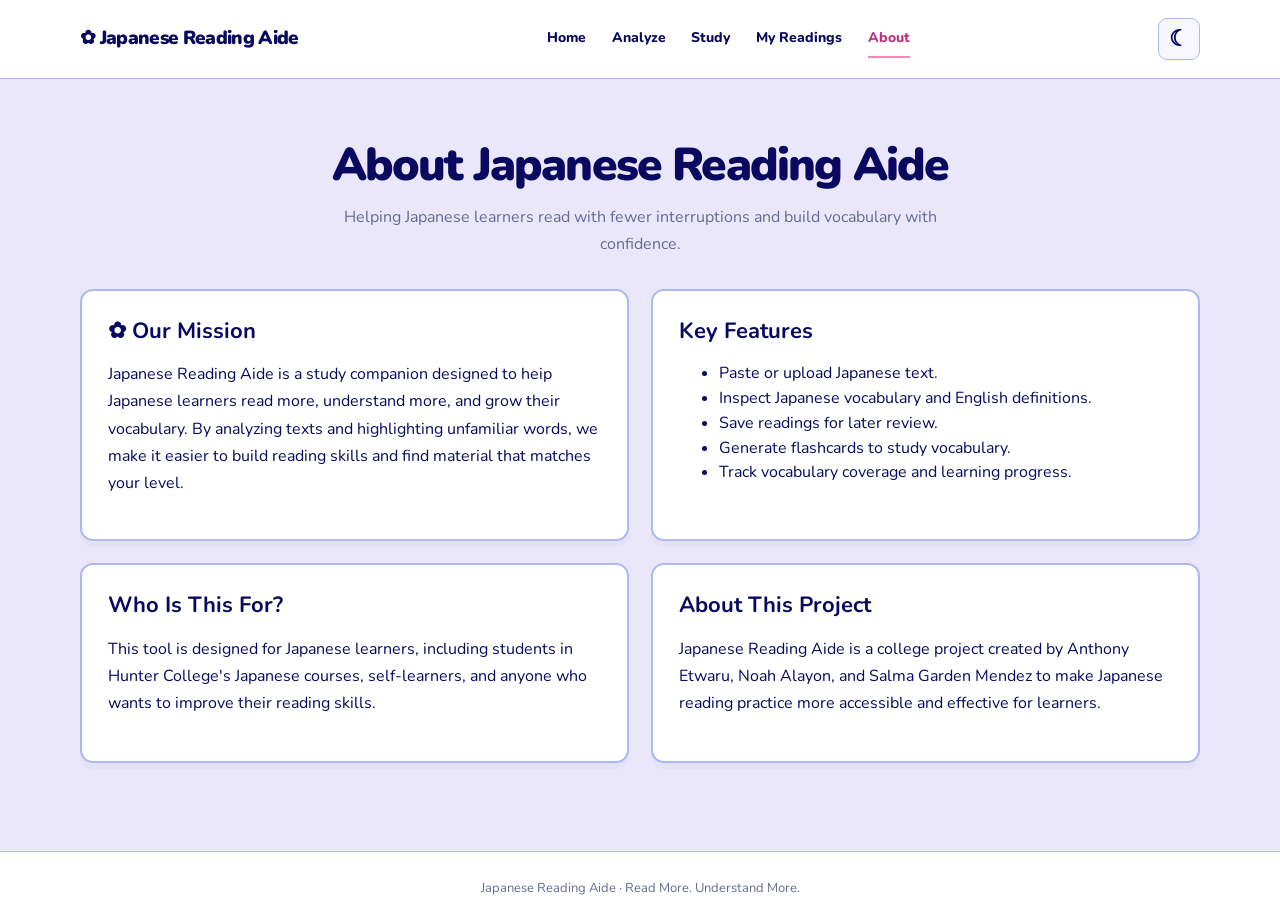
==== commit 30655c8e: "Revise about section for clarity and detail Updated the content to provide a clearer description of " ====
--- a/about.html
+++ b/about.html
@@ -38,26 +38,37 @@
                     <article class="card">
                         <h2>✿ Our Mission</h2>
                         <p>
-                            Japanese uses multiple writing systems and does not usually separate words with spaces. We
-                            help learners find vocabulary and turn it into study material.
+                            Japanese Reading Aide is a study companion designed to heip Japanese learners read more,
+                            understand more, and grow their vocabulary. By analyzing texts and highlighting unfamiliar
+                            words, we make it easier to build reading skills and find material that matches your level.
                         </p>
                     </article>
                     <article class="card">
                         <h2>Key Features</h2>
-                        <p>
-                            Paste or upload Japanese text, inspect vocabulary, save readings, generate flashcards, and
-                            track vocabulary coverage.
-                        </p>
+                        <ul>
+                            <li>Paste or upload Japanese text.</li>
+
+                            <li>Inspect Japanese vocabulary and English definitions.</li>
+
+                            <li>Save readings for later review.</li>
+
+                            <li>Generate flashcards to study vocabulary.</li>
+
+                            <li>Track vocabulary coverage and learning progress.</li>
+                        </ul>
                     </article>
                     <article class="card">
                         <h2>Who Is This For?</h2>
-                        <p>Japanese language learners, including students studying Japanese at Hunter College.</p>
+                        <p>
+                            This tool is designed for Japanese learners, including students in Hunter College's Japanese
+                            courses, self-learners, and anyone who wants to improve their reading skills.
+                        </p>
                     </article>
                     <article class="card">
                         <h2>About This Project</h2>
                         <p>
-                            Created as a student web application project. This demonstration stores readings and
-                            progress locally in your browser.
+                            Japanese Reading Aide is a college project created by Anthony Etwaru, Noah Alayon, and Salma
+                            Garden Mendez to make Japanese reading practice more accessible and effective for learners.
                         </p>
                     </article>
                 </div>
